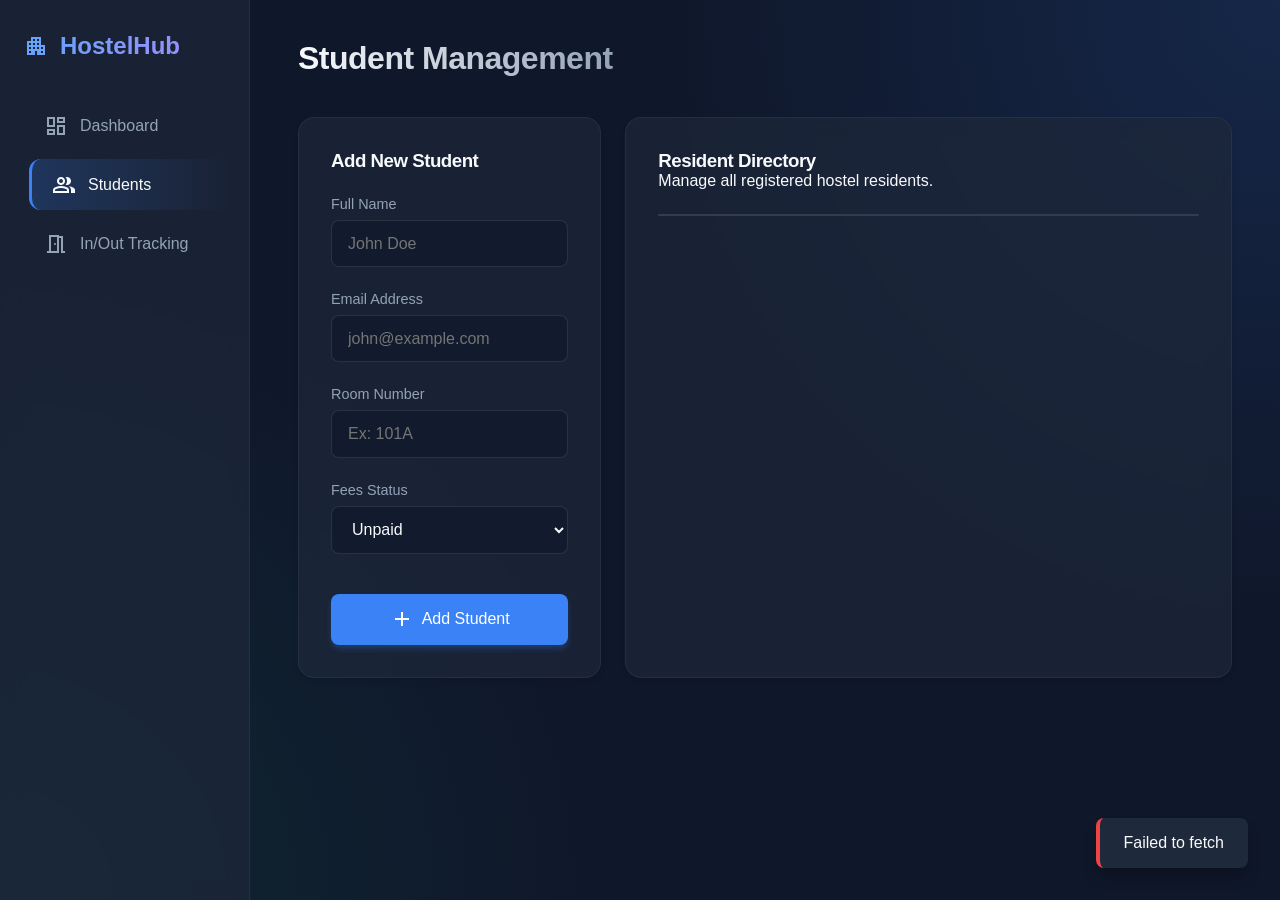
==== frontend/students.html @ 1ae8ba4c "first commit" ====
<!DOCTYPE html>
<html lang="en">
<head>
  <meta charset="UTF-8">
  <meta name="viewport" content="width=device-width, initial-scale=1.0">
  <title>Students - Hostel Manager</title>
  <link rel="stylesheet" href="css/style.css">
  <link href="https://fonts.googleapis.com/css2?family=Material+Symbols+Outlined" rel="stylesheet" />
</head>
<body>
  
  <!-- Sidebar -->
  <aside class="sidebar">
    <div class="logo">
      <span class="material-symbols-outlined">apartment</span>
      <span>HostelHub</span>
    </div>
    <ul class="nav-links">
      <li>
        <a href="index.html" class="nav-item">
          <span class="material-symbols-outlined">dashboard</span>
          <span>Dashboard</span>
        </a>
      </li>
      <li>
        <a href="students.html" class="nav-item active">
          <span class="material-symbols-outlined">group</span>
          <span>Students</span>
        </a>
      </li>
      <li>
        <a href="tracking.html" class="nav-item">
          <span class="material-symbols-outlined">meeting_room</span>
          <span>In/Out Tracking</span>
        </a>
      </li>
    </ul>
  </aside>

  <!-- Main Content -->
  <main class="main-content">
    <div class="header">
      <h1>Student Management</h1>
    </div>

    <div class="grid-2" style="grid-template-columns: 1fr 2fr;">
      
      <!-- Add Student Form -->
      <div class="card">
        <h3>Add New Student</h3>
        <form id="add-student-form" style="margin-top: 1.5rem;">
          <div class="form-group">
            <label for="name">Full Name</label>
            <input type="text" id="name" class="form-control" required placeholder="John Doe">
          </div>
          <div class="form-group">
            <label for="email">Email Address</label>
            <input type="email" id="email" class="form-control" required placeholder="john@example.com">
          </div>
          <div class="form-group">
            <label for="roomNumber">Room Number</label>
            <input type="text" id="roomNumber" class="form-control" required placeholder="Ex: 101A">
          </div>
          <div class="form-group">
            <label for="feesStatus">Fees Status</label>
            <select id="feesStatus" class="form-control" required>
              <option value="Unpaid">Unpaid</option>
              <option value="Paid">Paid</option>
            </select>
          </div>
          <button type="submit" class="btn btn-primary" style="width: 100%; margin-top: 1rem;">
            <span class="material-symbols-outlined">add</span>
            Add Student
          </button>
        </form>
      </div>

      <!-- Students List -->
      <div class="card">
        <h3>Resident Directory</h3>
        <p class="text-secondary" style="margin-bottom: 1.5rem;">Manage all registered hostel residents.</p>
        
        <div id="loading" class="spinner hidden"></div>
        
        <div class="table-container">
          <table id="students-table">
            <thead>
              <tr>
                <th>Name</th>
                <th>Room</th>
                <th>Fees</th>
                <th>Status</th>
                <th>Actions</th>
              </tr>
            </thead>
            <tbody id="students-list">
              <!-- Rows to be populated by JS -->
            </tbody>
          </table>
        </div>
        <div id="empty-state" class="hidden" style="text-align: center; padding: 2rem;">
          <p class="text-secondary">No students found.</p>
        </div>
      </div>

    </div>
  </main>

  <script src="js/main.js"></script>
  <script src="js/students.js"></script>
</body>
</html>
---- frontend/css/style.css ----
/* ===== VARIABLES ===== */
:root {
  --bg-color: #0f172a; /* Slate 900 */
  --bg-secondary: #1e293b; /* Slate 800 */
  --text-primary: #f8fafc;
  --text-secondary: #94a3b8;
  --accent-color: #3b82f6; /* Blue 500 */
  --accent-hover: #2563eb;
  --danger-color: #ef4444; /* Red 500 */
  --danger-hover: #dc2626;
  --success-color: #10b981; /* Emerald 500 */
  --border-color: rgba(255, 255, 255, 0.1);
  --glass-bg: rgba(30, 41, 59, 0.7);
  --glass-border: rgba(255, 255, 255, 0.05);

  --sidebar-width: 250px;
}

/* ===== RESET & BASE ===== */
* {
  margin: 0;
  padding: 0;
  box-sizing: border-box;
  font-family: 'Inter', 'Segoe UI', Tahoma, Geneva, Verdana, sans-serif;
}

body {
  background-color: var(--bg-color);
  color: var(--text-primary);
  min-height: 100vh;
  display: flex;
  overflow-x: hidden;
  background-image: radial-gradient(circle at top right, rgba(59, 130, 246, 0.15), transparent 40%),
    radial-gradient(circle at bottom left, rgba(16, 185, 129, 0.1), transparent 40%);
}

/* Typography */
h1, h2, h3 {
  font-weight: 600;
  letter-spacing: -0.5px;
}

a {
  text-decoration: none;
  color: var(--text-primary);
  transition: all 0.3s ease;
}

/* ===== LAYOUT ===== */
.sidebar {
  width: var(--sidebar-width);
  background: var(--glass-bg);
  backdrop-filter: blur(10px);
  -webkit-backdrop-filter: blur(10px);
  border-right: 1px solid var(--glass-border);
  padding: 2rem 1.5rem;
  display: flex;
  flex-direction: column;
  position: fixed;
  height: 100vh;
  z-index: 100;
}

.logo {
  font-size: 1.5rem;
  font-weight: 700;
  margin-bottom: 2.5rem;
  display: flex;
  align-items: center;
  gap: 0.75rem;
  background: linear-gradient(135deg, #60a5fa, #a78bfa);
  background-clip: text;
  -webkit-background-clip: text;
  -webkit-text-fill-color: transparent;
}

.nav-links {
  list-style: none;
  display: flex;
  flex-direction: column;
  gap: 0.5rem;
}

.nav-item {
  padding: 0.85rem 1.25rem;
  border-radius: 0.75rem;
  display: flex;
  align-items: center;
  gap: 0.75rem;
  color: var(--text-secondary);
  font-weight: 500;
  cursor: pointer;
  transition: all 0.2s ease-in-out;
}

.nav-item:hover, .nav-item.active {
  background: rgba(59, 130, 246, 0.1);
  color: var(--text-primary);
  transform: translateX(5px);
}

.nav-item.active {
  background: linear-gradient(90deg, rgba(59, 130, 246, 0.2), transparent);
  border-left: 3px solid var(--accent-color);
}

.main-content {
  flex: 1;
  margin-left: var(--sidebar-width);
  padding: 2.5rem 3rem;
  width: calc(100% - var(--sidebar-width));
}

.header {
  margin-bottom: 2.5rem;
  display: flex;
  justify-content: space-between;
  align-items: center;
}

.header h1 {
  font-size: 2rem;
  background: linear-gradient(to right, #f8fafc, #94a3b8);
  background-clip: text;
  -webkit-background-clip: text;
  -webkit-text-fill-color: transparent;
}

/* ===== COMPONENTS ===== */
.card {
  background: var(--glass-bg);
  backdrop-filter: blur(10px);
  border: 1px solid var(--glass-border);
  border-radius: 1rem;
  padding: 2rem;
  box-shadow: 0 4px 6px -1px rgba(0, 0, 0, 0.1), 0 2px 4px -1px rgba(0, 0, 0, 0.06);
  transition: transform 0.3s ease, box-shadow 0.3s ease;
}

.card:hover {
  transform: translateY(-5px);
  box-shadow: 0 10px 15px -3px rgba(0, 0, 0, 0.2), 0 4px 6px -2px rgba(0, 0, 0, 0.1);
}

/* Stats Card Specific */
.stat-card {
  display: flex;
  flex-direction: column;
  align-items: center;
  justify-content: center;
  text-align: center;
}

.stat-value {
  font-size: 3.5rem;
  font-weight: 700;
  margin: 1rem 0;
  background: linear-gradient(135deg, #3b82f6, #8b5cf6);
  background-clip: text;
  -webkit-background-clip: text;
  -webkit-text-fill-color: transparent;
}

/* Forms */
.form-group {
  margin-bottom: 1.5rem;
}

.form-group label {
  display: block;
  margin-bottom: 0.5rem;
  color: var(--text-secondary);
  font-size: 0.9rem;
}

.form-control {
  width: 100%;
  padding: 0.85rem 1rem;
  background: rgba(15, 23, 42, 0.6);
  border: 1px solid var(--border-color);
  border-radius: 0.5rem;
  color: var(--text-primary);
  font-size: 1rem;
  transition: all 0.3s ease;
}

.form-control:focus {
  outline: none;
  border-color: var(--accent-color);
  box-shadow: 0 0 0 3px rgba(59, 130, 246, 0.2);
}

/* Buttons */
.btn {
  padding: 0.85rem 1.5rem;
  border: none;
  border-radius: 0.5rem;
  font-size: 1rem;
  font-weight: 500;
  cursor: pointer;
  transition: all 0.3s ease;
  display: inline-flex;
  align-items: center;
  justify-content: center;
  gap: 0.5rem;
}

.btn-primary {
  background: var(--accent-color);
  color: white;
  box-shadow: 0 4px 6px -1px rgba(59, 130, 246, 0.3);
}

.btn-primary:hover {
  background: var(--accent-hover);
  transform: translateY(-2px);
  box-shadow: 0 6px 8px -1px rgba(59, 130, 246, 0.4);
}

.btn-danger {
  background: var(--danger-color);
  color: white;
}

.btn-danger:hover {
  background: var(--danger-hover);
}

.btn-success {
  background: var(--success-color);
  color: white;
}

/* Tables */
.table-container {
  overflow-x: auto;
  border-radius: 1rem;
  border: 1px solid var(--border-color);
  background: var(--glass-bg);
}

table {
  width: 100%;
  border-collapse: collapse;
  text-align: left;
}

th, td {
  padding: 1.25rem 1.5rem;
  border-bottom: 1px solid var(--border-color);
}

th {
  background: rgba(30, 41, 59, 0.8);
  font-size: 0.85rem;
  text-transform: uppercase;
  letter-spacing: 0.05em;
  color: var(--text-secondary);
  font-weight: 600;
}

tr:last-child td {
  border-bottom: none;
}

tr:hover td {
  background: rgba(255, 255, 255, 0.02);
}

/* Badges */
.badge {
  padding: 0.35rem 0.75rem;
  border-radius: 2rem;
  font-size: 0.75rem;
  font-weight: 600;
  text-transform: uppercase;
  letter-spacing: 0.5px;
}

.badge-in {
  background: rgba(16, 185, 129, 0.15);
  color: #34d399;
  border: 1px solid rgba(16, 185, 129, 0.3);
}

.badge-out {
  background: rgba(245, 158, 11, 0.15);
  color: #fbbf24;
  border: 1px solid rgba(245, 158, 11, 0.3);
}

.badge-paid {
  background: rgba(59, 130, 246, 0.15);
  color: #60a5fa;
}

.badge-unpaid {
  background: rgba(239, 68, 68, 0.15);
  color: #f87171;
}

/* Action Buttons in Table */
.action-btn {
  padding: 0.5rem;
  border-radius: 0.35rem;
  border: none;
  cursor: pointer;
  transition: all 0.2s ease;
  background: rgba(255,255,255,0.05);
  color: var(--text-primary);
}

.action-btn:hover {
  background: rgba(255,255,255,0.15);
}
.action-btn.del {
  color: #f87171;
}
.action-btn.del:hover {
  background: rgba(239, 68, 68, 0.2);
}

/* Toast Notifications */
#toast-container {
  position: fixed;
  bottom: 2rem;
  right: 2rem;
  z-index: 1000;
  display: flex;
  flex-direction: column;
  gap: 0.5rem;
}

.toast {
  background: var(--bg-secondary);
  color: var(--text-primary);
  padding: 1rem 1.5rem;
  border-radius: 0.5rem;
  box-shadow: 0 10px 15px -3px rgba(0, 0, 0, 0.3);
  border-left: 4px solid var(--accent-color);
  animation: slideIn 0.3s ease forwards;
  opacity: 0;
  transform: translateX(100%);
}

.toast.error {
  border-left-color: var(--danger-color);
}
.toast.success {
  border-left-color: var(--success-color);
}

@keyframes slideIn {
  to {
    opacity: 1;
    transform: translateX(0);
  }
}

/* Loading Spinner */
.spinner {
  border: 3px solid rgba(255, 255, 255, 0.1);
  border-radius: 50%;
  border-top: 3px solid var(--accent-color);
  width: 24px;
  height: 24px;
  animation: spin 1s linear infinite;
  margin: 2rem auto;
}

@keyframes spin {
  0% { transform: rotate(0deg); }
  100% { transform: rotate(360deg); }
}

/* Utilities */
.hidden { display: none !important; }
.grid-2 { display: grid; grid-template-columns: repeat(2, 1fr); gap: 1.5rem; }

/* Responsive adjustments */
@media (max-width: 768px) {
  .sidebar {
    width: 60px;
    padding: 1.5rem 0.5rem;
  }
  .nav-item span {
    display: none;
  }
  .logo span {
    display: none;
  }
  .main-content {
    margin-left: 60px;
    width: calc(100% - 60px);
    padding: 1.5rem;
  }
  .grid-2 {
    grid-template-columns: 1fr;
  }
}
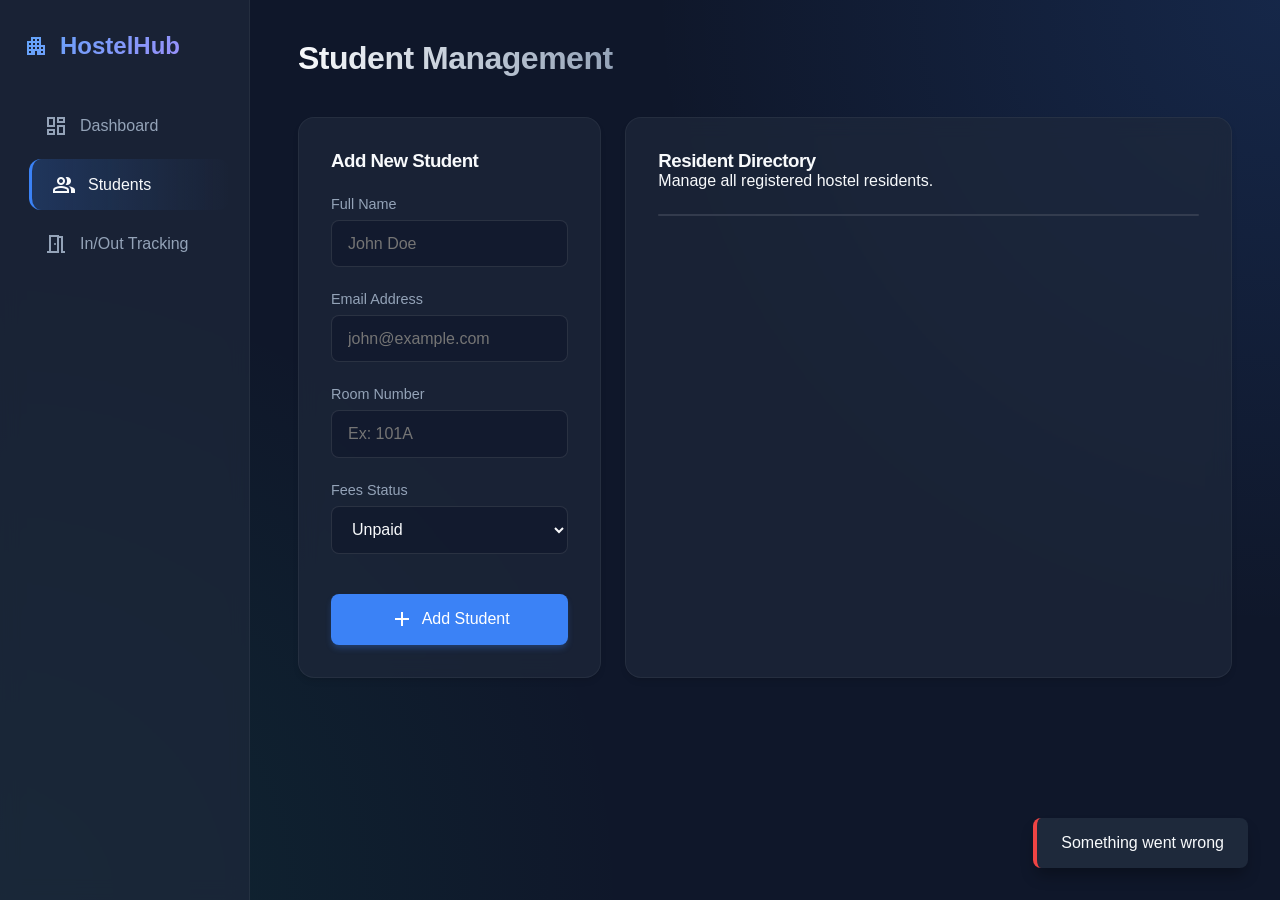
==== commit 61b97796: "changes done" ====
--- a/frontend/students.html
+++ b/frontend/students.html
@@ -1,5 +1,6 @@
 <!DOCTYPE html>
 <html lang="en">
+
 <head>
   <meta charset="UTF-8">
   <meta name="viewport" content="width=device-width, initial-scale=1.0">
@@ -7,9 +8,10 @@
   <link rel="stylesheet" href="css/style.css">
   <link href="https://fonts.googleapis.com/css2?family=Material+Symbols+Outlined" rel="stylesheet" />
 </head>
+
 <body>
-  
-  <!-- Sidebar -->
+
+
   <aside class="sidebar">
     <div class="logo">
       <span class="material-symbols-outlined">apartment</span>
@@ -37,15 +39,15 @@
     </ul>
   </aside>
 
-  <!-- Main Content -->
+
   <main class="main-content">
     <div class="header">
       <h1>Student Management</h1>
     </div>
 
     <div class="grid-2" style="grid-template-columns: 1fr 2fr;">
-      
-      <!-- Add Student Form -->
+
+
       <div class="card">
         <h3>Add New Student</h3>
         <form id="add-student-form" style="margin-top: 1.5rem;">
@@ -75,13 +77,13 @@
         </form>
       </div>
 
-      <!-- Students List -->
+
       <div class="card">
         <h3>Resident Directory</h3>
         <p class="text-secondary" style="margin-bottom: 1.5rem;">Manage all registered hostel residents.</p>
-        
+
         <div id="loading" class="spinner hidden"></div>
-        
+
         <div class="table-container">
           <table id="students-table">
             <thead>
@@ -94,7 +96,7 @@
               </tr>
             </thead>
             <tbody id="students-list">
-              <!-- Rows to be populated by JS -->
+
             </tbody>
           </table>
         </div>
@@ -109,4 +111,5 @@
   <script src="js/main.js"></script>
   <script src="js/students.js"></script>
 </body>
-</html>
+
+</html>
--- a/frontend/css/style.css
+++ b/frontend/css/style.css
@@ -1,14 +1,13 @@
-/* ===== VARIABLES ===== */
 :root {
-  --bg-color: #0f172a; /* Slate 900 */
-  --bg-secondary: #1e293b; /* Slate 800 */
+  --bg-color: #0f172a;
+  --bg-secondary: #1e293b;
   --text-primary: #f8fafc;
   --text-secondary: #94a3b8;
-  --accent-color: #3b82f6; /* Blue 500 */
+  --accent-color: #3b82f6;
   --accent-hover: #2563eb;
-  --danger-color: #ef4444; /* Red 500 */
+  --danger-color: #ef4444;
   --danger-hover: #dc2626;
-  --success-color: #10b981; /* Emerald 500 */
+  --success-color: #10b981;
   --border-color: rgba(255, 255, 255, 0.1);
   --glass-bg: rgba(30, 41, 59, 0.7);
   --glass-border: rgba(255, 255, 255, 0.05);
@@ -16,7 +15,7 @@
   --sidebar-width: 250px;
 }
 
-/* ===== RESET & BASE ===== */
+
 * {
   margin: 0;
   padding: 0;
@@ -34,8 +33,10 @@
     radial-gradient(circle at bottom left, rgba(16, 185, 129, 0.1), transparent 40%);
 }
 
-/* Typography */
-h1, h2, h3 {
+
+h1,
+h2,
+h3 {
   font-weight: 600;
   letter-spacing: -0.5px;
 }
@@ -46,7 +47,7 @@
   transition: all 0.3s ease;
 }
 
-/* ===== LAYOUT ===== */
+
 .sidebar {
   width: var(--sidebar-width);
   background: var(--glass-bg);
@@ -93,7 +94,8 @@
   transition: all 0.2s ease-in-out;
 }
 
-.nav-item:hover, .nav-item.active {
+.nav-item:hover,
+.nav-item.active {
   background: rgba(59, 130, 246, 0.1);
   color: var(--text-primary);
   transform: translateX(5px);
@@ -126,7 +128,7 @@
   -webkit-text-fill-color: transparent;
 }
 
-/* ===== COMPONENTS ===== */
+
 .card {
   background: var(--glass-bg);
   backdrop-filter: blur(10px);
@@ -142,7 +144,7 @@
   box-shadow: 0 10px 15px -3px rgba(0, 0, 0, 0.2), 0 4px 6px -2px rgba(0, 0, 0, 0.1);
 }
 
-/* Stats Card Specific */
+
 .stat-card {
   display: flex;
   flex-direction: column;
@@ -161,7 +163,7 @@
   -webkit-text-fill-color: transparent;
 }
 
-/* Forms */
+
 .form-group {
   margin-bottom: 1.5rem;
 }
@@ -190,7 +192,7 @@
   box-shadow: 0 0 0 3px rgba(59, 130, 246, 0.2);
 }
 
-/* Buttons */
+
 .btn {
   padding: 0.85rem 1.5rem;
   border: none;
@@ -231,7 +233,7 @@
   color: white;
 }
 
-/* Tables */
+
 .table-container {
   overflow-x: auto;
   border-radius: 1rem;
@@ -245,7 +247,8 @@
   text-align: left;
 }
 
-th, td {
+th,
+td {
   padding: 1.25rem 1.5rem;
   border-bottom: 1px solid var(--border-color);
 }
@@ -267,7 +270,7 @@
   background: rgba(255, 255, 255, 0.02);
 }
 
-/* Badges */
+
 .badge {
   padding: 0.35rem 0.75rem;
   border-radius: 2rem;
@@ -299,28 +302,30 @@
   color: #f87171;
 }
 
-/* Action Buttons in Table */
+
 .action-btn {
   padding: 0.5rem;
   border-radius: 0.35rem;
   border: none;
   cursor: pointer;
   transition: all 0.2s ease;
-  background: rgba(255,255,255,0.05);
+  background: rgba(255, 255, 255, 0.05);
   color: var(--text-primary);
 }
 
 .action-btn:hover {
-  background: rgba(255,255,255,0.15);
-}
+  background: rgba(255, 255, 255, 0.15);
+}
+
 .action-btn.del {
   color: #f87171;
 }
+
 .action-btn.del:hover {
   background: rgba(239, 68, 68, 0.2);
 }
 
-/* Toast Notifications */
+
 #toast-container {
   position: fixed;
   bottom: 2rem;
@@ -346,6 +351,7 @@
 .toast.error {
   border-left-color: var(--danger-color);
 }
+
 .toast.success {
   border-left-color: var(--success-color);
 }
@@ -357,7 +363,7 @@
   }
 }
 
-/* Loading Spinner */
+
 .spinner {
   border: 3px solid rgba(255, 255, 255, 0.1);
   border-radius: 50%;
@@ -369,32 +375,48 @@
 }
 
 @keyframes spin {
-  0% { transform: rotate(0deg); }
-  100% { transform: rotate(360deg); }
-}
-
-/* Utilities */
-.hidden { display: none !important; }
-.grid-2 { display: grid; grid-template-columns: repeat(2, 1fr); gap: 1.5rem; }
-
-/* Responsive adjustments */
+  0% {
+    transform: rotate(0deg);
+  }
+
+  100% {
+    transform: rotate(360deg);
+  }
+}
+
+
+.hidden {
+  display: none !important;
+}
+
+.grid-2 {
+  display: grid;
+  grid-template-columns: repeat(2, 1fr);
+  gap: 1.5rem;
+}
+
+
 @media (max-width: 768px) {
   .sidebar {
     width: 60px;
     padding: 1.5rem 0.5rem;
   }
+
   .nav-item span {
     display: none;
   }
+
   .logo span {
     display: none;
   }
+
   .main-content {
     margin-left: 60px;
     width: calc(100% - 60px);
     padding: 1.5rem;
   }
+
   .grid-2 {
     grid-template-columns: 1fr;
   }
-}
+}
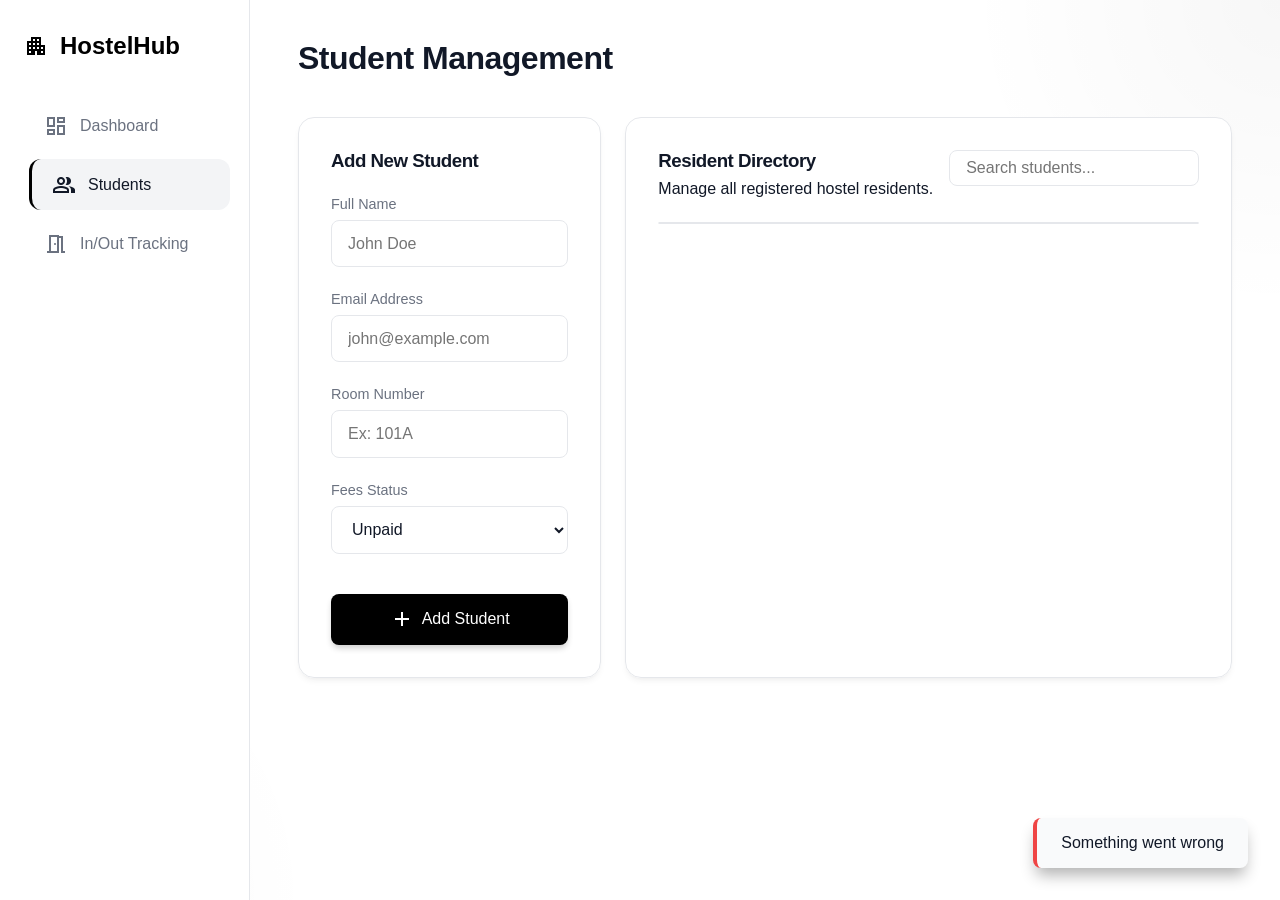
==== commit 92e2c4c8: "frontend updated" ====
--- a/frontend/students.html
+++ b/frontend/students.html
@@ -79,8 +79,15 @@
 
 
       <div class="card">
-        <h3>Resident Directory</h3>
-        <p class="text-secondary" style="margin-bottom: 1.5rem;">Manage all registered hostel residents.</p>
+        <div style="display: flex; justify-content: space-between; align-items: flex-start; margin-bottom: 1.5rem; flex-wrap: wrap; gap: 1rem;">
+          <div>
+            <h3 style="margin: 0; margin-bottom: 0.5rem;">Resident Directory</h3>
+            <p class="text-secondary" style="margin: 0;">Manage all registered hostel residents.</p>
+          </div>
+          <div style="flex: 1; max-width: 300px; min-width: 200px;">
+             <input type="text" id="searchTable" class="form-control" placeholder="Search students..." style="padding: 0.5rem 1rem;">
+          </div>
+        </div>
 
         <div id="loading" class="spinner hidden"></div>
 
--- a/frontend/css/style.css
+++ b/frontend/css/style.css
@@ -1,16 +1,16 @@
 :root {
-  --bg-color: #0f172a;
-  --bg-secondary: #1e293b;
-  --text-primary: #f8fafc;
-  --text-secondary: #94a3b8;
-  --accent-color: #3b82f6;
-  --accent-hover: #2563eb;
+  --bg-color: #ffffff;
+  --bg-secondary: #f9fafb;
+  --text-primary: #111827;
+  --text-secondary: #6b7280;
+  --accent-color: #000000;
+  --accent-hover: #374151;
   --danger-color: #ef4444;
   --danger-hover: #dc2626;
   --success-color: #10b981;
-  --border-color: rgba(255, 255, 255, 0.1);
-  --glass-bg: rgba(30, 41, 59, 0.7);
-  --glass-border: rgba(255, 255, 255, 0.05);
+  --border-color: #e5e7eb;
+  --glass-bg: rgba(255, 255, 255, 0.95);
+  --glass-border: #e5e7eb;
 
   --sidebar-width: 250px;
 }
@@ -29,8 +29,8 @@
   min-height: 100vh;
   display: flex;
   overflow-x: hidden;
-  background-image: radial-gradient(circle at top right, rgba(59, 130, 246, 0.15), transparent 40%),
-    radial-gradient(circle at bottom left, rgba(16, 185, 129, 0.1), transparent 40%);
+  background-image: radial-gradient(circle at top right, rgba(0, 0, 0, 0.03), transparent 20%),
+    radial-gradient(circle at bottom left, rgba(0, 0, 0, 0.03), transparent 20%);
 }
 
 
@@ -69,10 +69,7 @@
   display: flex;
   align-items: center;
   gap: 0.75rem;
-  background: linear-gradient(135deg, #60a5fa, #a78bfa);
-  background-clip: text;
-  -webkit-background-clip: text;
-  -webkit-text-fill-color: transparent;
+  color: #000000;
 }
 
 .nav-links {
@@ -96,13 +93,13 @@
 
 .nav-item:hover,
 .nav-item.active {
-  background: rgba(59, 130, 246, 0.1);
+  background: #f3f4f6;
   color: var(--text-primary);
   transform: translateX(5px);
 }
 
 .nav-item.active {
-  background: linear-gradient(90deg, rgba(59, 130, 246, 0.2), transparent);
+  background: #f3f4f6;
   border-left: 3px solid var(--accent-color);
 }
 
@@ -122,10 +119,7 @@
 
 .header h1 {
   font-size: 2rem;
-  background: linear-gradient(to right, #f8fafc, #94a3b8);
-  background-clip: text;
-  -webkit-background-clip: text;
-  -webkit-text-fill-color: transparent;
+  color: var(--text-primary);
 }
 
 
@@ -135,13 +129,13 @@
   border: 1px solid var(--glass-border);
   border-radius: 1rem;
   padding: 2rem;
-  box-shadow: 0 4px 6px -1px rgba(0, 0, 0, 0.1), 0 2px 4px -1px rgba(0, 0, 0, 0.06);
+  box-shadow: 0 4px 6px -1px rgba(0, 0, 0, 0.05), 0 2px 4px -1px rgba(0, 0, 0, 0.03);
   transition: transform 0.3s ease, box-shadow 0.3s ease;
 }
 
 .card:hover {
   transform: translateY(-5px);
-  box-shadow: 0 10px 15px -3px rgba(0, 0, 0, 0.2), 0 4px 6px -2px rgba(0, 0, 0, 0.1);
+  box-shadow: 0 10px 15px -3px rgba(0, 0, 0, 0.1), 0 4px 6px -2px rgba(0, 0, 0, 0.05);
 }
 
 
@@ -157,10 +151,7 @@
   font-size: 3.5rem;
   font-weight: 700;
   margin: 1rem 0;
-  background: linear-gradient(135deg, #3b82f6, #8b5cf6);
-  background-clip: text;
-  -webkit-background-clip: text;
-  -webkit-text-fill-color: transparent;
+  color: var(--text-primary);
 }
 
 
@@ -178,7 +169,7 @@
 .form-control {
   width: 100%;
   padding: 0.85rem 1rem;
-  background: rgba(15, 23, 42, 0.6);
+  background: #ffffff;
   border: 1px solid var(--border-color);
   border-radius: 0.5rem;
   color: var(--text-primary);
@@ -189,7 +180,7 @@
 .form-control:focus {
   outline: none;
   border-color: var(--accent-color);
-  box-shadow: 0 0 0 3px rgba(59, 130, 246, 0.2);
+  box-shadow: 0 0 0 3px rgba(0, 0, 0, 0.1);
 }
 
 
@@ -210,13 +201,13 @@
 .btn-primary {
   background: var(--accent-color);
   color: white;
-  box-shadow: 0 4px 6px -1px rgba(59, 130, 246, 0.3);
+  box-shadow: 0 4px 6px -1px rgba(0, 0, 0, 0.2);
 }
 
 .btn-primary:hover {
   background: var(--accent-hover);
   transform: translateY(-2px);
-  box-shadow: 0 6px 8px -1px rgba(59, 130, 246, 0.4);
+  box-shadow: 0 6px 8px -1px rgba(0, 0, 0, 0.3);
 }
 
 .btn-danger {
@@ -238,7 +229,7 @@
   overflow-x: auto;
   border-radius: 1rem;
   border: 1px solid var(--border-color);
-  background: var(--glass-bg);
+  background: #ffffff;
 }
 
 table {
@@ -254,7 +245,7 @@
 }
 
 th {
-  background: rgba(30, 41, 59, 0.8);
+  background: #f9fafb;
   font-size: 0.85rem;
   text-transform: uppercase;
   letter-spacing: 0.05em;
@@ -267,7 +258,7 @@
 }
 
 tr:hover td {
-  background: rgba(255, 255, 255, 0.02);
+  background: #f3f4f6;
 }
 
 
@@ -281,48 +272,50 @@
 }
 
 .badge-in {
-  background: rgba(16, 185, 129, 0.15);
-  color: #34d399;
-  border: 1px solid rgba(16, 185, 129, 0.3);
+  background: #ffffff;
+  color: #000000;
+  border: 1px solid #000000;
 }
 
 .badge-out {
-  background: rgba(245, 158, 11, 0.15);
-  color: #fbbf24;
-  border: 1px solid rgba(245, 158, 11, 0.3);
+  background: #f3f4f6;
+  color: #4b5563;
+  border: 1px solid #d1d5db;
 }
 
 .badge-paid {
-  background: rgba(59, 130, 246, 0.15);
-  color: #60a5fa;
+  background: #000000;
+  color: #ffffff;
+  border: 1px solid #000000;
 }
 
 .badge-unpaid {
-  background: rgba(239, 68, 68, 0.15);
-  color: #f87171;
+  background: #ffffff;
+  color: #000000;
+  border: 1px solid #000000;
 }
 
 
 .action-btn {
   padding: 0.5rem;
   border-radius: 0.35rem;
-  border: none;
+  border: 1px solid var(--border-color);
   cursor: pointer;
   transition: all 0.2s ease;
-  background: rgba(255, 255, 255, 0.05);
+  background: #ffffff;
   color: var(--text-primary);
 }
 
 .action-btn:hover {
-  background: rgba(255, 255, 255, 0.15);
+  background: #f3f4f6;
 }
 
 .action-btn.del {
-  color: #f87171;
+  color: #ef4444;
 }
 
 .action-btn.del:hover {
-  background: rgba(239, 68, 68, 0.2);
+  background: #fee2e2;
 }
 
 
@@ -365,7 +358,7 @@
 
 
 .spinner {
-  border: 3px solid rgba(255, 255, 255, 0.1);
+  border: 3px solid rgba(0, 0, 0, 0.1);
   border-radius: 50%;
   border-top: 3px solid var(--accent-color);
   width: 24px;
